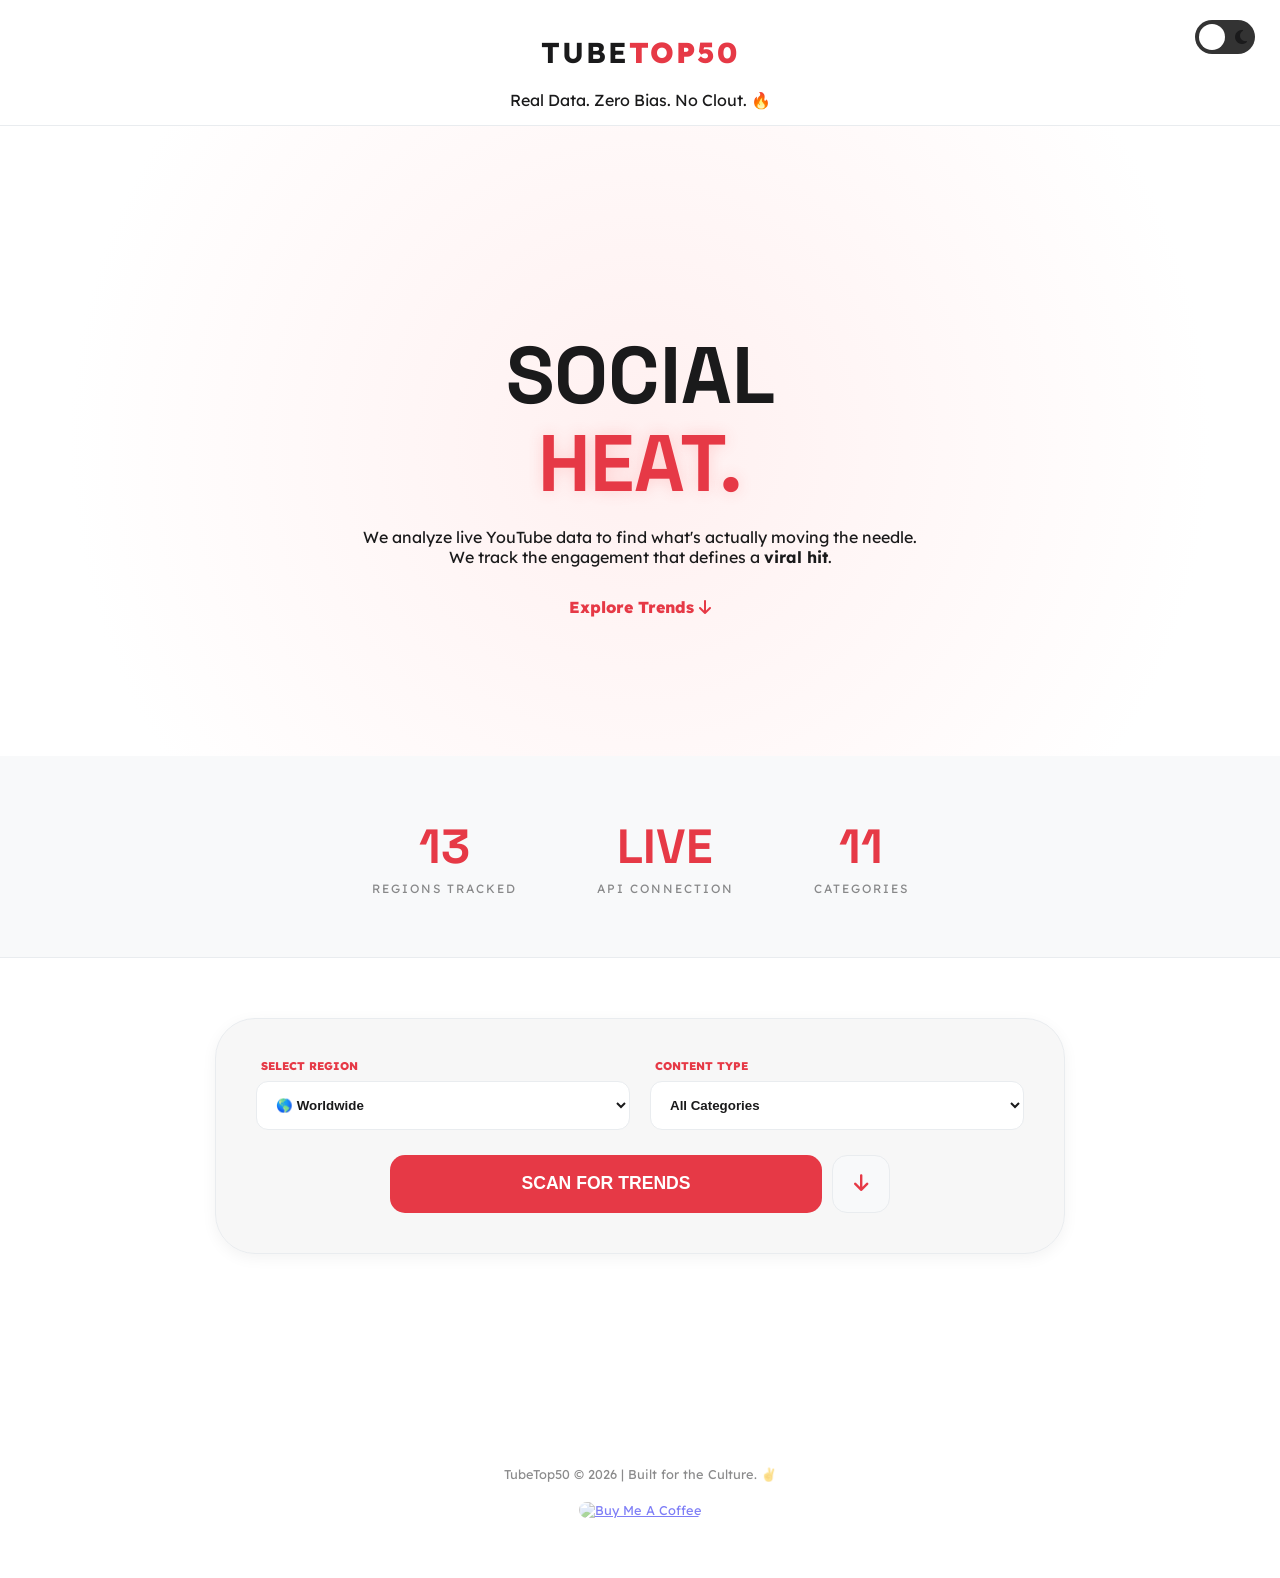
==== index.html @ e54df8fc "TubeTop50 A clean, data-driven web app to track real-time YouTube trends without algorithm noise" ====
<!DOCTYPE html>
<html lang="en">
<head>
    <meta charset="UTF-8">
    <meta name="viewport" content="width=device-width, initial-scale=1.0">
    <title>TubeTop50 | The Elite Viral Radar</title>
    
    <link href="https://fonts.googleapis.com/css2?family=Lexend:wght@400;800&family=Space+Grotesk:wght@700&display=swap" rel="stylesheet">
    
    <link rel="stylesheet" href="style.css">
    
    <link rel="stylesheet" href="https://cdnjs.cloudflare.com/ajax/libs/font-awesome/6.5.0/css/all.min.css">
</head>
<body class="light-mode">

<div class="smooth-wrapper">
    <div class="theme-switch-wrapper">
        <label class="theme-switch" for="checkbox">
            <input type="checkbox" id="checkbox" />
            <div class="slider round">
                <i class="fas fa-sun"></i>
                <i class="fas fa-moon"></i>
            </div>
        </label>
    </div>

    <header class="main-header">
        <h1 id="homeBtn" class="glitch-logo" title="Reset to Home">TUBE<span>TOP50</span></h1>
        <div class="tagline">Real Data. Zero Bias. No Clout. 🔥</div>
    </header>

    <section id="hero" class="full-page-hero">
        <div class="hero-text">
		
           <h2 class="reveal-text">SOCIAL<br><span class="red-glow">HEAT.</span></h2>
<p>We analyze live YouTube data to find what's actually moving the needle.<br>
We track the engagement that defines a <strong>viral hit</strong>.</p>


            <div class="scroll-indicator" id="scrollTrigger">Explore Trends <i class="fas fa-arrow-down"></i></div>
        </div>
    </section>

    <section class="stats-board">
        <div class="stat-item">
            <span class="stat-value">13</span>
            <span class="stat-label">Regions Tracked</span>
        </div>
        <div class="stat-item">
            <span class="stat-value">LIVE</span>
            <span class="stat-label">API Connection</span>
        </div>
        <div class="stat-item">
            <span class="stat-value">11</span>
            <span class="stat-label">Categories</span>
        </div>
    </section>

    <section id="searchZone" class="search-area">
        <div class="glass-controls">
            <div class="inputs">
                <div class="input-box">
                    <label>SELECT REGION</label>
                    <select id="country">
                        <option value="GLOBAL">🌎 Worldwide</option>
                        <option value="US">🇺🇸 USA</option>
                        <option value="GR">🇬🇷 Greece</option>
                        <option value="GB">🇬🇧 UK</option>
                        <option value="DE">🇩🇪 Germany</option>
                        <option value="FR">🇫🇷 France</option>
                        <option value="IT">🇮🇹 Italy</option>
                        <option value="JP">🇯🇵 Japan</option>
                        <option value="KR">🇰🇷 South Korea</option>
                        <option value="IN">🇮🇳 India</option>
                        <option value="BR">🇧🇷 Brazil</option>
                        <option value="CA">🇨🇦 Canada</option>
                        <option value="AU">🇦🇺 Australia</option>
                    </select>
                </div>
                <div class="input-box">
                    <label>CONTENT TYPE</label>
                    <select id="category">
                        <option value="">All Categories</option>
                        <option value="20">🎮 Gaming</option>
                        <option value="10">🎵 Music</option>
                        <option value="23">😂 Comedy</option>
                        <option value="17">⚽ Sports</option>
                        <option value="28">🔬 Tech</option>
                        <option value="1">🎬 Movies</option>
                        <option value="24">🎭 Entertainment</option>
                        <option value="22">👤 Blogs</option>
                        <option value="25">📰 News</option>
                        <option value="27">📚 Education</option>
                    </select>
                </div>
            </div>
            
            <div class="action-buttons">
                <button id="fetchBtn" class="neon-button">SCAN FOR TRENDS</button>
                <button id="jumpToElite" class="jump-btn" title="Jump to Top 10"><i class="fas fa-arrow-down"></i></button>
            </div>
        </div>
    </section>

    <main class="content-container">
        <div id="videoList" class="video-grid"></div>
        
        <section id="insightsSection" class="elite-panel" style="display: none;">
            <div class="elite-header">
                <h2>THE VIRAL TOP 10</h2>
                <p>Calculated by Viral Energy (Likes + Comments per View).</p>
            </div>
            <div id="insightsContent">
                </div>
        </section>
    </main>

    <footer class="main-footer">
        <p>TubeTop50 © 2026 | Built for the Culture. ✌️</p>
        
        <div class="bmc-container" style="margin-top: 20px;">
            <a href="https://www.buymeacoffee.com/tubetop50" target="_blank">
                <img src="https://cdn.buymeacoffee.com/buttons/v2/default-red.png" alt="Buy Me A Coffee" style="height: 50px !important; width: 180px !important; border-radius: 10px;">
            </a>
        </div>
    </footer>
</div>

<button id="scrollTop" title="Back to Filters"><i class="fas fa-chevron-up"></i></button>

<script data-name="BMC-Widget" 
        data-cfasync="false" 
        data-id="tubetop50" 
        data-description="Support me on Buy me a coffee!" 
        data-message="Loved the tool? Leave a comment with your tip!" 
        data-color="#e63946" 
        data-position="Right" 
        data-x_margin="18" 
        data-y_margin="18">
</script>

<script src="script.js"></script>

</body>
</html>
---- style.css ----
/* =========================================================
   1. THEMES & VARIABLES
   ========================================================= */
:root {
    --yt-red: #e63946;
    --bg-color: #ffffff;
    --card-bg: #f8f9fa;
    --text-color: #1a1a1b;
    --border-color: #e9ecef;
    --glass-bg: rgba(0, 0, 0, 0.03);
    --hero-grad: radial-gradient(circle at center, #fff0f0 0%, #ffffff 80%);
    --shadow: 0 4px 15px rgba(0, 0, 0, 0.05);
}

body.dark-mode {
    --yt-red: #ff4d4d;
    --bg-color: #0f0f0f;
    --card-bg: #1e1e1e;
    --text-color: #f1f1f1;
    --border-color: #2d2d2d;
    --glass-bg: rgba(255, 255, 255, 0.05);
    --hero-grad: radial-gradient(circle at center, #1a0a0b 0%, #0f0f0f 80%);
}

/* =========================================================
   2. GLOBAL RESET & ALIGNMENT
   ========================================================= */
* { box-sizing: border-box; }

body {
    font-family: 'Lexend', sans-serif;
    background-color: var(--bg-color);
    color: var(--text-color);
    margin: 0;
    transition: 0.4s ease;
    overflow-x: hidden;
    display: flex;
    flex-direction: column;
    align-items: center; /* Κεντράρει τα πάντα οριζόντια */
}

.smooth-wrapper {
    width: 100%;
    display: flex;
    flex-direction: column;
    align-items: center;
}

/* =========================================================
   3. THEME TOGGLE
   ========================================================= */
.theme-switch-wrapper {
    position: fixed;
    top: 20px;
    right: 25px;
    z-index: 10001;
}

.theme-switch {
    display: inline-block;
    height: 34px;
    position: relative;
    width: 60px;
}

.theme-switch input { display: none; }

.slider {
    background-color: #333;
    bottom: 0;
    cursor: pointer;
    left: 0;
    position: absolute;
    right: 0;
    top: 0;
    transition: .4s;
    border-radius: 34px;
    display: flex;
    align-items: center;
    justify-content: space-around;
}

.slider:before {
    background-color: white;
    bottom: 4px;
    content: "";
    height: 26px;
    left: 4px;
    position: absolute;
    transition: .4s;
    width: 26px;
    border-radius: 50%;
    z-index: 2;
}

input:checked + .slider { background-color: var(--yt-red); }
input:checked + .slider:before { transform: translateX(26px); }

/* =========================================================
   4. HEADER & HERO (Perfectly Centered)
   ========================================================= */
.main-header {
    width: 100%;
    position: sticky;
    top: 0;
    padding: 15px 0;
    text-align: center;
    background: var(--bg-color);
    backdrop-filter: blur(10px);
    z-index: 1000;
    border-bottom: 1px solid var(--border-color);
}

.glitch-logo { font-size: 1.8rem; cursor: pointer; letter-spacing: 2px; }
.glitch-logo span { color: var(--yt-red); font-weight: 800; }

.full-page-hero {
    width: 100%;
    height: 70vh;
    display: flex;
    flex-direction: column;
    justify-content: center;
    align-items: center;
    text-align: center;
    background: var(--hero-grad);
    padding: 0 20px;
}

.reveal-text {
    font-size: clamp(2.5rem, 8vw, 5rem);
    font-family: 'Space Grotesk', sans-serif;
    line-height: 1.1;
    margin-bottom: 20px;
}

.red-glow { color: var(--yt-red); text-shadow: 0 0 15px rgba(255, 77, 77, 0.2); }

.scroll-indicator { 
    margin-top: 30px; 
    color: var(--yt-red); 
    font-weight: 800; 
    cursor: pointer; 
    animation: bounce 2s infinite; 
}

@keyframes bounce {
    0%, 20%, 50%, 80%, 100% { transform: translateY(0); }
    40% { transform: translateY(-10px); }
}

/* =========================================================
   5. STATS BOARD
   ========================================================= */
.stats-board {
    width: 100%;
    display: flex;
    flex-wrap: wrap;
    justify-content: center;
    gap: clamp(30px, 10vw, 80px);
    padding: 60px 20px;
    background: var(--card-bg);
    border-bottom: 1px solid var(--border-color);
}

.stat-item { text-align: center; }
.stat-value { font-size: 3rem; color: var(--yt-red); font-weight: 800; font-family: 'Space Grotesk'; display: block; }
.stat-label { font-size: 0.75rem; text-transform: uppercase; letter-spacing: 2px; opacity: 0.5; }

/* =========================================================
   6. COMMAND CENTER (Centered Inputs)
   ========================================================= */
.search-area { width: 100%; padding: 60px 20px; display: flex; justify-content: center; }

.glass-controls {
    width: 100%;
    max-width: 850px;
    padding: 40px;
    border-radius: 40px;
    background: var(--glass-bg);
    border: 1px solid var(--border-color);
    box-shadow: var(--shadow);
    display: flex;
    flex-direction: column;
    align-items: center;
    gap: 25px;
}

.inputs { display: flex; flex-wrap: wrap; gap: 20px; justify-content: center; width: 100%; }

.input-box { flex: 1; min-width: 220px; text-align: left; display: flex; flex-direction: column; }
.input-box label { font-size: 0.7rem; font-weight: 800; color: var(--yt-red); margin-bottom: 8px; margin-left: 5px; }

select {
    background: var(--bg-color);
    color: var(--text-color);
    border: 1px solid var(--border-color);
    padding: 15px;
    border-radius: 12px;
    font-weight: 600;
    outline: none;
    cursor: pointer;
}

.action-buttons { display: flex; gap: 10px; width: 100%; max-width: 500px; justify-content: center; }

.neon-button {
    flex: 1;
    background: var(--yt-red);
    color: white;
    border: none;
    border-radius: 15px;
    font-weight: 900;
    font-size: 1.1rem;
    cursor: pointer;
    padding: 18px;
    transition: 0.3s;
}

.neon-button:hover { transform: translateY(-2px); box-shadow: 0 5px 20px rgba(230, 57, 70, 0.4); }

.jump-btn {
    background: var(--card-bg);
    color: var(--yt-red);
    border: 1px solid var(--border-color);
    width: 58px;
    height: 58px;
    border-radius: 15px;
    cursor: pointer;
    font-size: 1.2rem;
    transition: 0.3s;
}

/* =========================================================
   7. VIDEO GRID (Responsive Grid)
   ========================================================= */
.video-grid {
    display: grid;
    grid-template-columns: repeat(auto-fill, minmax(300px, 1fr));
    gap: 30px;
    padding: 40px 20px;
    width: 100%;
    max-width: 1300px;
}

.video-card {
    background: var(--card-bg);
    border-radius: 25px;
    overflow: hidden;
    border: 1px solid var(--border-color);
    position: relative;
    transition: 0.3s;
    display: flex;
    flex-direction: column;
}

.video-card:hover { transform: translateY(-10px); border-color: var(--yt-red); }

.video-card img { width: 100%; aspect-ratio: 16 / 9; object-fit: cover; }

.rank-badge {
    position: absolute;
    top: 15px; left: 15px;
    background: var(--yt-red);
    color: white;
    padding: 6px 14px;
    border-radius: 10px;
    font-weight: 900;
    font-family: 'Space Grotesk';
}

.card-body { padding: 20px; flex-grow: 1; display: flex; flex-direction: column; justify-content: space-between; }

.watch-btn {
    display: inline-block;
    padding: 10px 18px;
    border: 1px solid var(--yt-red);
    color: var(--yt-red);
    border-radius: 12px;
    text-decoration: none;
    font-weight: 800;
    font-size: 0.8rem;
    text-align: center;
    transition: 0.3s;
}

.watch-btn:hover { background: var(--yt-red); color: white; }

/* =========================================================
   8. ELITE TOP 10 (High Quality List)
   ========================================================= */
.elite-panel {
    width: 90%;
    max-width: 1100px;
    margin: 60px 0;
    padding: 50px 20px;
    background: var(--card-bg);
    border-radius: 50px;
    border: 1px solid var(--yt-red);
    text-align: center;
}

.elite-thumb {
    width: 180px;
    aspect-ratio: 16 / 9;
    object-fit: cover;
    border-radius: 15px;
    box-shadow: 0 5px 15px rgba(0,0,0,0.1);
}

.elite-row {
    display: flex;
    align-items: center;
    gap: 25px;
    padding: 25px 0;
    border-bottom: 1px solid var(--border-color);
    flex-wrap: wrap;
    justify-content: center;
}

/* =========================================================
   9. RESPONSIVE DESIGN (Media Queries)
   ========================================================= */
@media (max-width: 768px) {
    .stats-board { gap: 30px; }
    .stat-value { font-size: 2rem; }
    
    .elite-row { flex-direction: column; text-align: center; gap: 15px; }
    .elite-thumb { width: 100%; max-width: 300px; }
    
    .action-buttons { flex-direction: row; }
    .glass-controls { padding: 20px; }
}

@media (max-width: 480px) {
    .glitch-logo { font-size: 1.4rem; }
    .reveal-text { font-size: 2.2rem; }
    .neon-button { font-size: 0.9rem; }
}

/* =========================================================
   10. UTILS
   ========================================================= */
#scrollTop {
    position: fixed;
    bottom: 30px; right: 30px;
    background: var(--yt-red);
    color: white;
    border: none;
    width: 55px; height: 55px;
    border-radius: 50%;
    cursor: pointer;
    display: none;
    z-index: 2000;
    box-shadow: 0 5px 15px rgba(230, 57, 70, 0.4);
}

.main-footer { padding: 60px; opacity: 0.5; text-align: center; font-size: 0.8rem; }
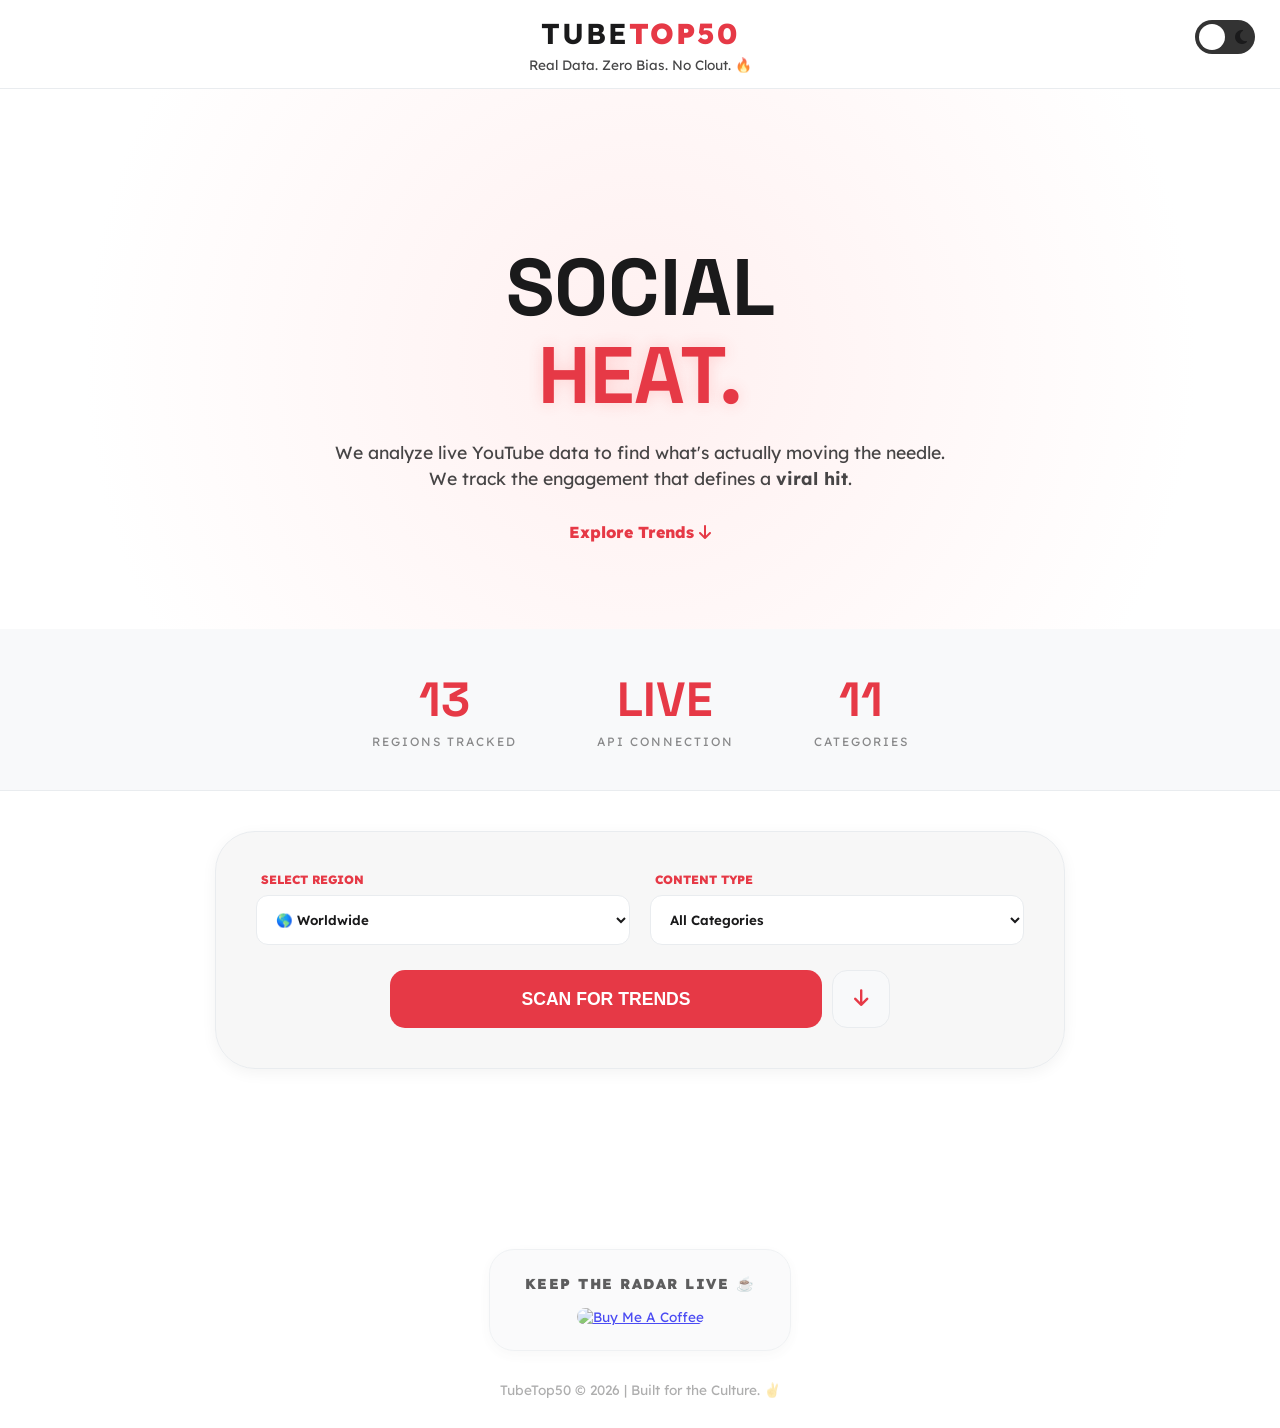
==== commit 7069daeb: "Add files via upload" ====
--- a/index.html
+++ b/index.html
@@ -116,13 +116,14 @@
     </main>
 
     <footer class="main-footer">
-        <p>TubeTop50 © 2026 | Built for the Culture. ✌️</p>
-        
-        <div class="bmc-container" style="margin-top: 20px;">
-            <a href="https://www.buymeacoffee.com/tubetop50" target="_blank">
-                <img src="https://cdn.buymeacoffee.com/buttons/v2/default-red.png" alt="Buy Me A Coffee" style="height: 50px !important; width: 180px !important; border-radius: 10px;">
+        <div class="bmc-container">
+            <p class="support-text">KEEP THE RADAR LIVE ☕</p>
+            <a href="https://www.buymeacoffee.com/tubetop50" target="_blank" class="bmc-button">
+                <img src="https://cdn.buymeacoffee.com/buttons/v2/default-red.png" alt="Buy Me A Coffee">
             </a>
         </div>
+        
+        <p class="footer-text">TubeTop50 © 2026 | Built for the Culture. ✌️</p>
     </footer>
 </div>
 
--- a/style.css
+++ b/style.css
@@ -36,7 +36,7 @@
     overflow-x: hidden;
     display: flex;
     flex-direction: column;
-    align-items: center; /* Κεντράρει τα πάντα οριζόντια */
+    align-items: center; 
 }
 
 .smooth-wrapper {
@@ -97,7 +97,7 @@
 input:checked + .slider:before { transform: translateX(26px); }
 
 /* =========================================================
-   4. HEADER & HERO (Perfectly Centered)
+   4. HEADER & HERO
    ========================================================= */
 .main-header {
     width: 100%;
@@ -111,19 +111,20 @@
     border-bottom: 1px solid var(--border-color);
 }
 
-.glitch-logo { font-size: 1.8rem; cursor: pointer; letter-spacing: 2px; }
+.glitch-logo { font-size: 1.8rem; cursor: pointer; letter-spacing: 2px; margin: 0; }
 .glitch-logo span { color: var(--yt-red); font-weight: 800; }
+.tagline { font-size: 0.85rem; margin-top: 5px; opacity: 0.8; }
 
 .full-page-hero {
     width: 100%;
-    height: 70vh;
+    min-height: 60vh;
     display: flex;
     flex-direction: column;
     justify-content: center;
     align-items: center;
     text-align: center;
     background: var(--hero-grad);
-    padding: 0 20px;
+    padding: 40px 20px;
 }
 
 .reveal-text {
@@ -134,6 +135,7 @@
 }
 
 .red-glow { color: var(--yt-red); text-shadow: 0 0 15px rgba(255, 77, 77, 0.2); }
+.hero-text p { font-size: clamp(0.9rem, 2vw, 1.1rem); line-height: 1.5; opacity: 0.8; }
 
 .scroll-indicator { 
     margin-top: 30px; 
@@ -156,20 +158,20 @@
     display: flex;
     flex-wrap: wrap;
     justify-content: center;
-    gap: clamp(30px, 10vw, 80px);
-    padding: 60px 20px;
+    gap: clamp(20px, 8vw, 80px);
+    padding: 40px 20px;
     background: var(--card-bg);
     border-bottom: 1px solid var(--border-color);
 }
 
 .stat-item { text-align: center; }
-.stat-value { font-size: 3rem; color: var(--yt-red); font-weight: 800; font-family: 'Space Grotesk'; display: block; }
+.stat-value { font-size: clamp(2rem, 5vw, 3rem); color: var(--yt-red); font-weight: 800; font-family: 'Space Grotesk'; display: block; }
 .stat-label { font-size: 0.75rem; text-transform: uppercase; letter-spacing: 2px; opacity: 0.5; }
 
 /* =========================================================
-   6. COMMAND CENTER (Centered Inputs)
-   ========================================================= */
-.search-area { width: 100%; padding: 60px 20px; display: flex; justify-content: center; }
+   6. COMMAND CENTER (Search Zone)
+   ========================================================= */
+.search-area { width: 100%; padding: 40px 20px; display: flex; justify-content: center; }
 
 .glass-controls {
     width: 100%;
@@ -188,9 +190,10 @@
 .inputs { display: flex; flex-wrap: wrap; gap: 20px; justify-content: center; width: 100%; }
 
 .input-box { flex: 1; min-width: 220px; text-align: left; display: flex; flex-direction: column; }
-.input-box label { font-size: 0.7rem; font-weight: 800; color: var(--yt-red); margin-bottom: 8px; margin-left: 5px; }
+.input-box label { font-size: 0.75rem; font-weight: 800; color: var(--yt-red); margin-bottom: 8px; margin-left: 5px; }
 
 select {
+    width: 100%;
     background: var(--bg-color);
     color: var(--text-color);
     border: 1px solid var(--border-color);
@@ -199,6 +202,7 @@
     font-weight: 600;
     outline: none;
     cursor: pointer;
+    font-family: 'Lexend', sans-serif;
 }
 
 .action-buttons { display: flex; gap: 10px; width: 100%; max-width: 500px; justify-content: center; }
@@ -214,6 +218,7 @@
     cursor: pointer;
     padding: 18px;
     transition: 0.3s;
+    text-transform: uppercase;
 }
 
 .neon-button:hover { transform: translateY(-2px); box-shadow: 0 5px 20px rgba(230, 57, 70, 0.4); }
@@ -228,14 +233,20 @@
     cursor: pointer;
     font-size: 1.2rem;
     transition: 0.3s;
-}
-
-/* =========================================================
-   7. VIDEO GRID (Responsive Grid)
-   ========================================================= */
+    display: flex;
+    align-items: center;
+    justify-content: center;
+}
+
+/* =========================================================
+   7. VIDEO GRID
+   ========================================================= */
+.content-container { width: 100%; display: flex; flex-direction: column; align-items: center; }
+
 .video-grid {
     display: grid;
-    grid-template-columns: repeat(auto-fill, minmax(300px, 1fr));
+    /* Η μαγεία του grid: Τουλάχιστον 280px το κάθε βίντεο, αλλιώς πιάνει όλο τον χώρο */
+    grid-template-columns: repeat(auto-fill, minmax(280px, 1fr));
     gap: 30px;
     padding: 40px 20px;
     width: 100%;
@@ -244,7 +255,7 @@
 
 .video-card {
     background: var(--card-bg);
-    border-radius: 25px;
+    border-radius: 20px;
     overflow: hidden;
     border: 1px solid var(--border-color);
     position: relative;
@@ -253,7 +264,7 @@
     flex-direction: column;
 }
 
-.video-card:hover { transform: translateY(-10px); border-color: var(--yt-red); }
+.video-card:hover { transform: translateY(-8px); border-color: var(--yt-red); box-shadow: 0 10px 20px rgba(0,0,0,0.1); }
 
 .video-card img { width: 100%; aspect-ratio: 16 / 9; object-fit: cover; }
 
@@ -266,92 +277,167 @@
     border-radius: 10px;
     font-weight: 900;
     font-family: 'Space Grotesk';
+    font-size: 0.9rem;
+    box-shadow: 0 4px 10px rgba(0,0,0,0.3);
 }
 
 .card-body { padding: 20px; flex-grow: 1; display: flex; flex-direction: column; justify-content: space-between; }
 
 .watch-btn {
-    display: inline-block;
-    padding: 10px 18px;
+    display: flex;
+    align-items: center;
+    justify-content: center;
+    gap: 8px;
+    padding: 10px 15px;
     border: 1px solid var(--yt-red);
     color: var(--yt-red);
     border-radius: 12px;
     text-decoration: none;
     font-weight: 800;
     font-size: 0.8rem;
-    text-align: center;
     transition: 0.3s;
+    flex: 1;
 }
 
 .watch-btn:hover { background: var(--yt-red); color: white; }
 
 /* =========================================================
-   8. ELITE TOP 10 (High Quality List)
+   8. ELITE TOP 10
    ========================================================= */
 .elite-panel {
     width: 90%;
     max-width: 1100px;
-    margin: 60px 0;
-    padding: 50px 20px;
+    margin: 40px 20px 80px 20px;
+    padding: 40px;
     background: var(--card-bg);
-    border-radius: 50px;
-    border: 1px solid var(--yt-red);
+    border-radius: 40px;
+    border: 2px solid var(--yt-red);
     text-align: center;
 }
 
-.elite-thumb {
-    width: 180px;
-    aspect-ratio: 16 / 9;
-    object-fit: cover;
-    border-radius: 15px;
-    box-shadow: 0 5px 15px rgba(0,0,0,0.1);
-}
-
-.elite-row {
-    display: flex;
-    align-items: center;
-    gap: 25px;
-    padding: 25px 0;
-    border-bottom: 1px solid var(--border-color);
-    flex-wrap: wrap;
-    justify-content: center;
-}
-
-/* =========================================================
-   9. RESPONSIVE DESIGN (Media Queries)
-   ========================================================= */
+.elite-header p { opacity: 0.7; font-size: 0.9rem; margin-bottom: 30px; }
+
+/* =========================================================
+   9. RESPONSIVE DESIGN (ΤΑ ΜΑΓΙΚΑ ΓΙΑ ΚΙΝΗΤΑ/TABLET)
+   ========================================================= */
+
+/* Laptops & Tablets (1024px & κάτω) */
+@media (max-width: 1024px) {
+    .glass-controls { max-width: 90%; padding: 30px; }
+    .elite-panel { padding: 30px 20px; border-radius: 30px; }
+}
+
+/* Tablets Portrait & Μεγάλα Κινητά (768px & κάτω) */
 @media (max-width: 768px) {
-    .stats-board { gap: 30px; }
-    .stat-value { font-size: 2rem; }
-    
-    .elite-row { flex-direction: column; text-align: center; gap: 15px; }
-    .elite-thumb { width: 100%; max-width: 300px; }
-    
-    .action-buttons { flex-direction: row; }
-    .glass-controls { padding: 20px; }
-}
-
+    .stats-board { flex-direction: column; gap: 30px; padding: 40px 20px; }
+    
+    .inputs { flex-direction: column; gap: 15px; }
+    .input-box { width: 100%; min-width: 100%; }
+    
+    .action-buttons { flex-direction: column; width: 100%; }
+    .jump-btn { width: 100%; height: 50px; font-size: 1.5rem; }
+    
+    .video-grid { gap: 20px; padding: 20px 15px; }
+}
+
+/* Μικρά Κινητά (480px & κάτω - π.χ. iPhone, Android) */
 @media (max-width: 480px) {
-    .glitch-logo { font-size: 1.4rem; }
+    .theme-switch-wrapper { top: 12px; right: 15px; transform: scale(0.85); /* Μικραίνει λίγο το κουμπί του theme */ }
+    
+    .main-header { padding: 12px 0; }
+    .glitch-logo { font-size: 1.5rem; }
+    
+    .full-page-hero { min-height: 50vh; padding: 30px 15px; }
     .reveal-text { font-size: 2.2rem; }
-    .neon-button { font-size: 0.9rem; }
-}
-
-/* =========================================================
-   10. UTILS
+    
+    .glass-controls { padding: 20px 15px; border-radius: 25px; }
+    .neon-button { padding: 15px; font-size: 1rem; }
+    
+    /* Αναγκάζει τα βίντεο να πιάνουν όλη την οθόνη ένα-ένα, χωρίς να κόβονται στα πλάγια */
+    .video-grid { grid-template-columns: 1fr; gap: 20px; padding: 20px 15px; }
+    
+    .card-body h4 { height: auto; margin-bottom: 10px; }
+    .watch-btn { font-size: 0.75rem; padding: 10px; }
+    
+    .elite-panel { width: 95%; padding: 20px 15px; border-radius: 20px; margin: 20px 0 60px 0;}
+    .elite-header h2 { font-size: 1.5rem; }
+}
+
+/* =========================================================
+   10. UTILS (Scroll Top & Footer)
    ========================================================= */
 #scrollTop {
     position: fixed;
-    bottom: 30px; right: 30px;
+    bottom: 20px; right: 20px;
     background: var(--yt-red);
     color: white;
     border: none;
-    width: 55px; height: 55px;
+    width: 50px; height: 50px;
     border-radius: 50%;
     cursor: pointer;
     display: none;
     z-index: 2000;
     box-shadow: 0 5px 15px rgba(230, 57, 70, 0.4);
-}
-
-.main-footer { padding: 60px; opacity: 0.5; text-align: center; font-size: 0.8rem; }+    font-size: 1.2rem;
+}
+
+.main-footer { padding: 40px 20px; opacity: 0.7; text-align: center; font-size: 0.85rem; width: 100%; }
+
+/* =========================================================
+   11. FOOTER & DONATE BUTTON
+   ========================================================= */
+.main-footer { 
+    padding: 60px 20px 30px; 
+    text-align: center; 
+    width: 100%; 
+    display: flex;
+    flex-direction: column;
+    align-items: center;
+    gap: 30px;
+}
+
+.footer-text { 
+    opacity: 0.5; 
+    font-size: 0.85rem; 
+    margin: 0; 
+}
+
+/* Το νέο κουτί του Donate */
+.bmc-container {
+    display: flex;
+    flex-direction: column;
+    align-items: center;
+    gap: 15px;
+    padding: 25px 35px;
+    background: var(--card-bg);
+    border: 1px solid var(--border-color);
+    border-radius: 25px;
+    box-shadow: var(--shadow);
+    transition: 0.4s ease;
+}
+
+.bmc-container:hover {
+    border-color: var(--yt-red);
+    box-shadow: 0 10px 30px rgba(230, 57, 70, 0.15);
+    transform: translateY(-5px);
+}
+
+.support-text {
+    font-size: 0.9rem;
+    font-weight: 900;
+    color: var(--text-color);
+    margin: 0;
+    text-transform: uppercase;
+    letter-spacing: 1.5px;
+}
+
+.bmc-button img {
+    height: 45px;
+    width: auto;
+    border-radius: 10px;
+    transition: 0.3s ease;
+}
+
+.bmc-button:hover img {
+    transform: scale(1.08);
+}
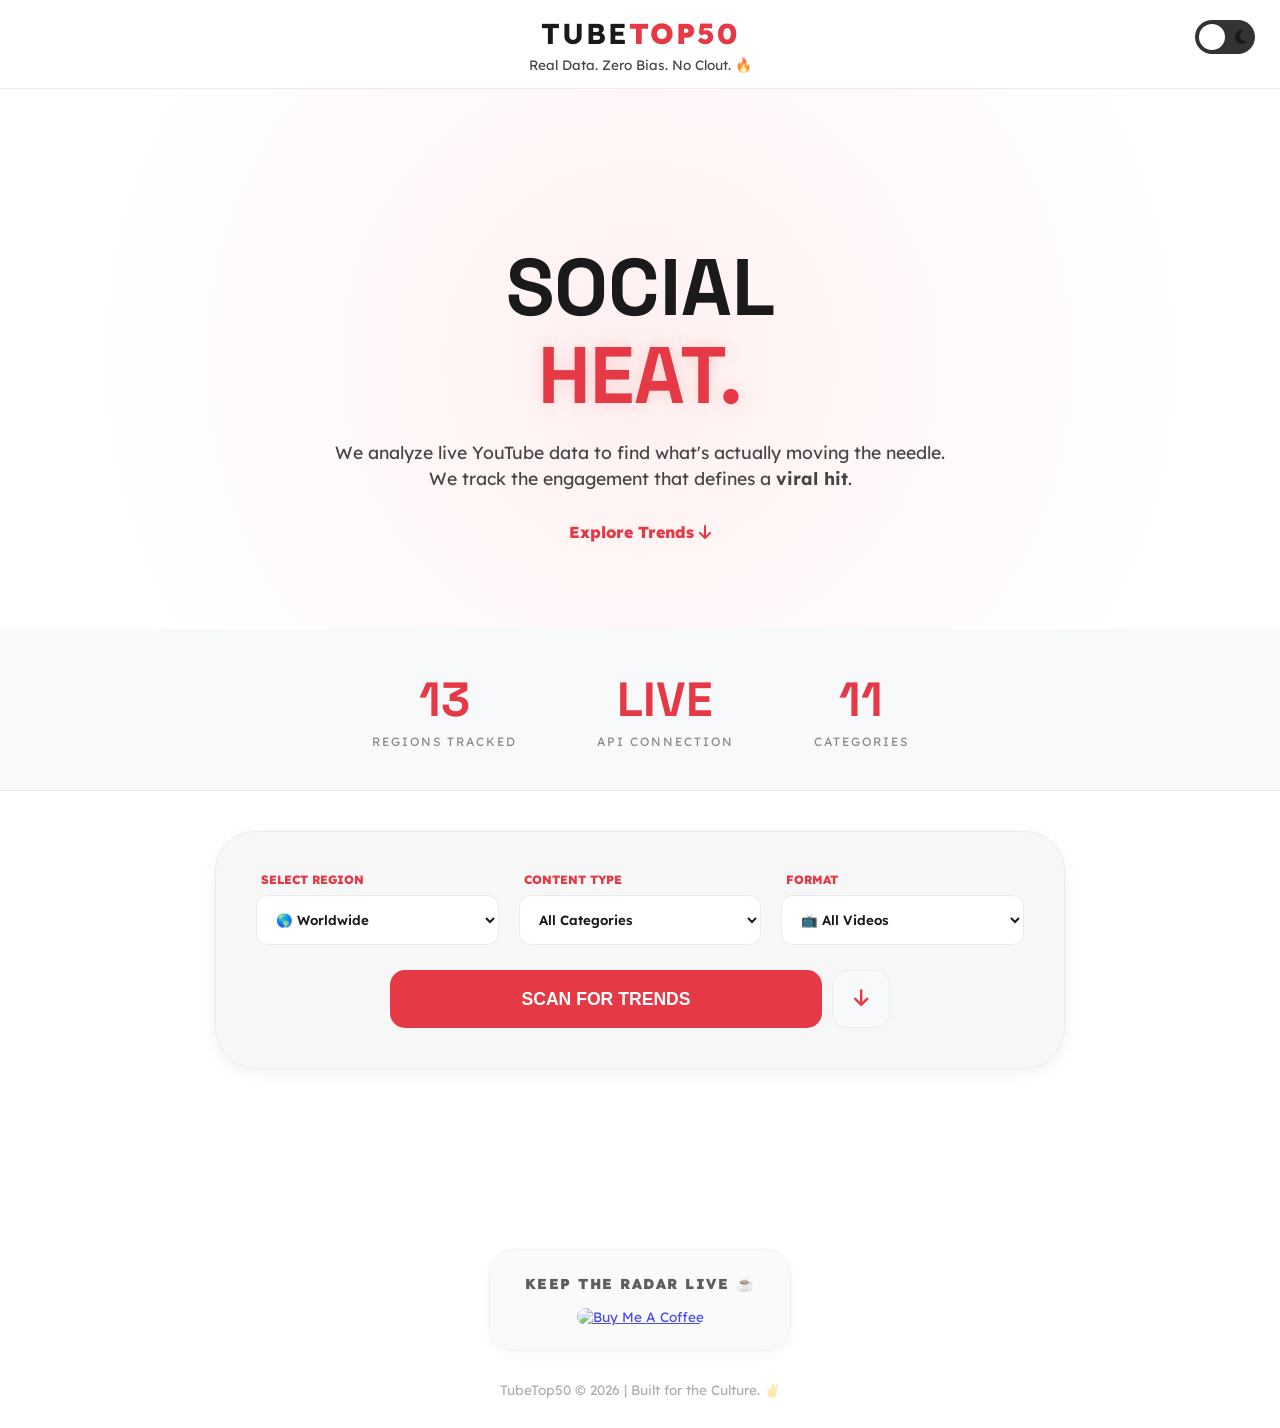
==== commit d9d40b30: "Add files via upload" ====
--- a/index.html
+++ b/index.html
@@ -66,15 +66,6 @@
                         <option value="US">🇺🇸 USA</option>
                         <option value="GR">🇬🇷 Greece</option>
                         <option value="GB">🇬🇧 UK</option>
-                        <option value="DE">🇩🇪 Germany</option>
-                        <option value="FR">🇫🇷 France</option>
-                        <option value="IT">🇮🇹 Italy</option>
-                        <option value="JP">🇯🇵 Japan</option>
-                        <option value="KR">🇰🇷 South Korea</option>
-                        <option value="IN">🇮🇳 India</option>
-                        <option value="BR">🇧🇷 Brazil</option>
-                        <option value="CA">🇨🇦 Canada</option>
-                        <option value="AU">🇦🇺 Australia</option>
                     </select>
                 </div>
                 <div class="input-box">
@@ -84,13 +75,15 @@
                         <option value="20">🎮 Gaming</option>
                         <option value="10">🎵 Music</option>
                         <option value="23">😂 Comedy</option>
-                        <option value="17">⚽ Sports</option>
-                        <option value="28">🔬 Tech</option>
-                        <option value="1">🎬 Movies</option>
-                        <option value="24">🎭 Entertainment</option>
-                        <option value="22">👤 Blogs</option>
-                        <option value="25">📰 News</option>
-                        <option value="27">📚 Education</option>
+                    </select>
+                </div>
+                <!-- ΝΕΟ ΦΙΛΤΡΟ ΓΙΑ SHORTS VS REGULAR -->
+                <div class="input-box">
+                    <label>FORMAT</label>
+                    <select id="videoFormat">
+                        <option value="all">📺 All Videos</option>
+                        <option value="regular">🎞️ Regular (Long)</option>
+                        <option value="shorts">📱 Shorts (≤60s)</option>
                     </select>
                 </div>
             </div>
--- a/style.css
+++ b/style.css
@@ -440,4 +440,41 @@
 
 .bmc-button:hover img {
     transform: scale(1.08);
+}
+
+/* =========================================================
+   12. SOCIAL SHARE BUTTONS
+   ========================================================= */
+.share-area {
+    margin-top: 15px;
+    display: flex;
+    align-items: center;
+    gap: 8px;
+}
+
+.social-share-btn {
+    width: 32px;
+    height: 32px;
+    border-radius: 50%;
+    display: flex;
+    align-items: center;
+    justify-content: center;
+    color: white;
+    text-decoration: none;
+    transition: 0.3s;
+    font-size: 0.9rem;
+}
+
+.social-share-btn.x-tw { background: #000000; }
+.social-share-btn.fb { background: #1877F2; }
+.social-share-btn.wa { background: #25D366; }
+
+.social-share-btn:hover {
+    transform: translateY(-3px);
+    box-shadow: 0 5px 10px rgba(0,0,0,0.2);
+}
+
+body.dark-mode .social-share-btn.x-tw {
+    background: #ffffff;
+    color: #000000;
 }
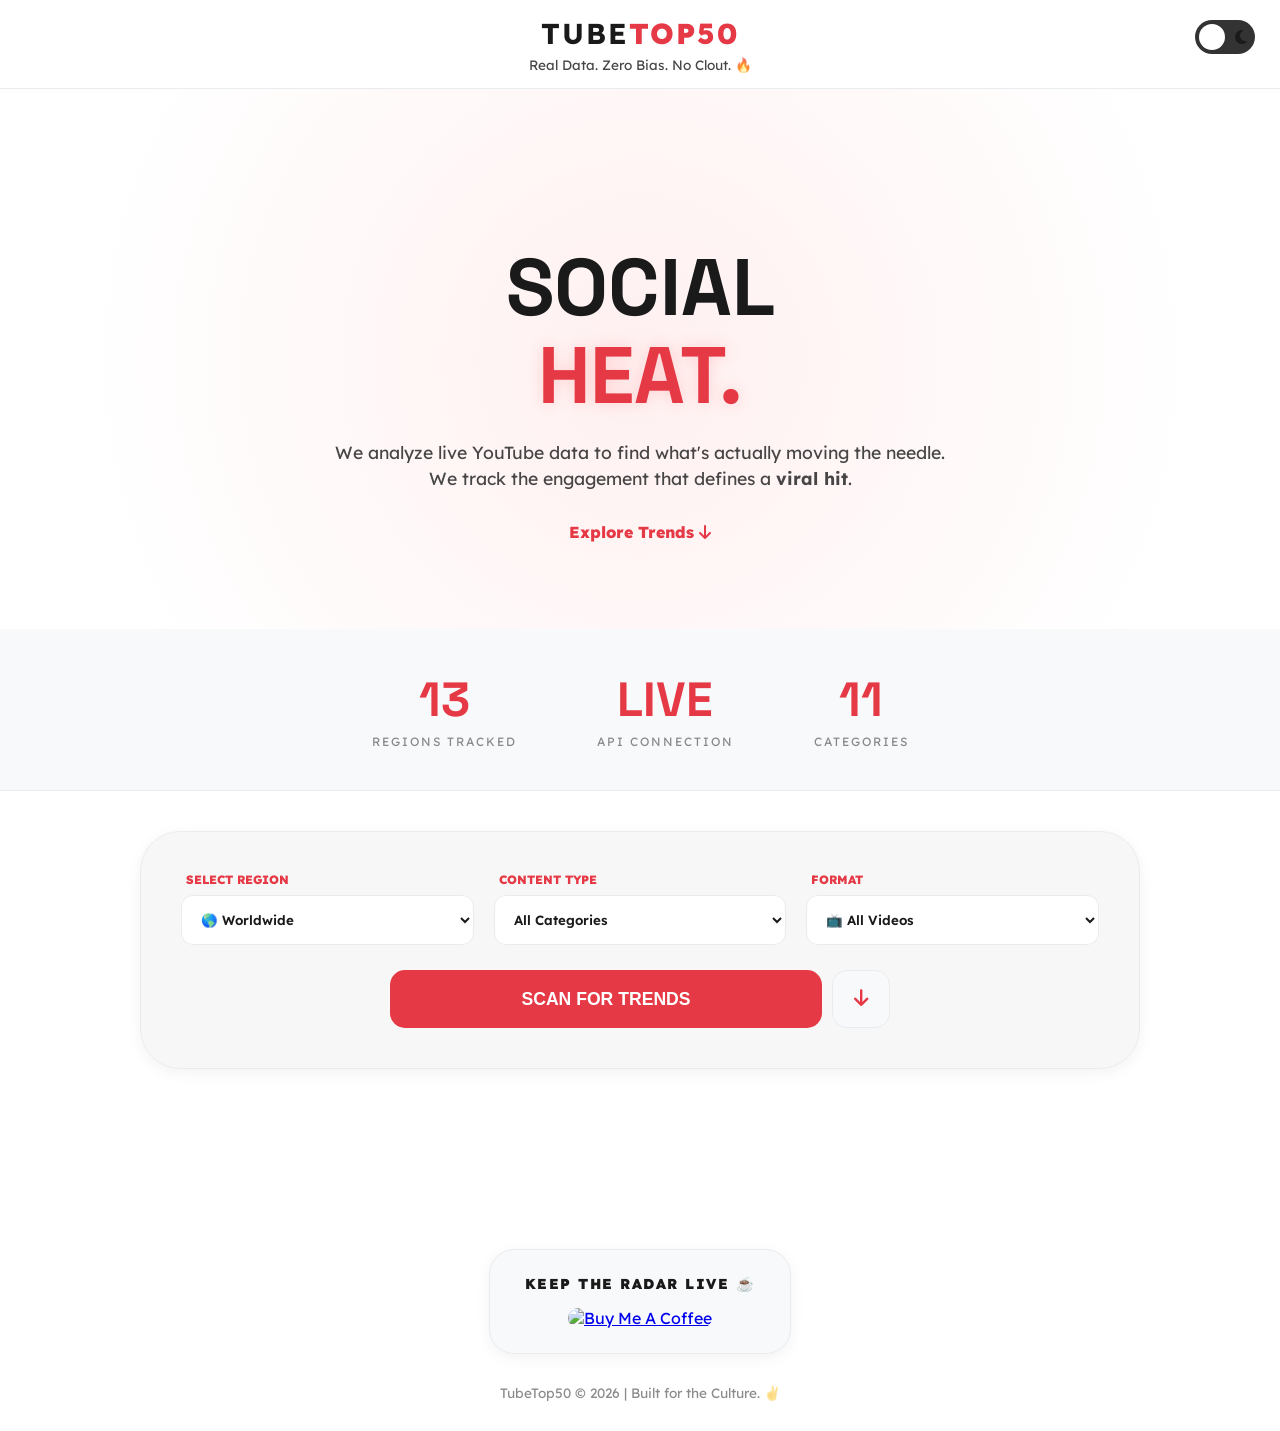
==== commit 6f347239: "Add files via upload" ====
--- a/index.html
+++ b/index.html
@@ -2,6 +2,18 @@
 <html lang="en">
 <head>
     <meta charset="UTF-8">
+	<!-- Social Media Meta Tags -->
+    <meta property="og:title" content="TubeTop50 | The Elite Viral Radar">
+    <meta property="og:description" content="Real Data. Zero Bias. No Clout. Tracking live viral trends globally.">
+    <meta property="og:image" content="https://tubetop50.netlify.app/og-image.png">
+    <meta property="og:url" content="https://tubetop50.netlify.app/">
+    <meta property="og:type" content="website">
+    
+    <!-- Twitter/X Card -->
+    <meta name="twitter:card" content="summary_large_image">
+    <meta name="twitter:title" content="TubeTop50 | The Elite Viral Radar">
+    <meta name="twitter:description" content="Real Data. Zero Bias. No Clout.">
+    <meta name="twitter:image" content="https://tubetop50.netlify.app/og-image.png">
     <meta name="viewport" content="width=device-width, initial-scale=1.0">
     <title>TubeTop50 | The Elite Viral Radar</title>
     
@@ -66,8 +78,18 @@
                         <option value="US">🇺🇸 USA</option>
                         <option value="GR">🇬🇷 Greece</option>
                         <option value="GB">🇬🇧 UK</option>
+                        <option value="DE">🇩🇪 Germany</option>
+                        <option value="FR">🇫🇷 France</option>
+                        <option value="IT">🇮🇹 Italy</option>
+                        <option value="JP">🇯🇵 Japan</option>
+                        <option value="KR">🇰🇷 South Korea</option>
+                        <option value="IN">🇮🇳 India</option>
+                        <option value="BR">🇧🇷 Brazil</option>
+                        <option value="CA">🇨🇦 Canada</option>
+                        <option value="AU">🇦🇺 Australia</option>
                     </select>
                 </div>
+                
                 <div class="input-box">
                     <label>CONTENT TYPE</label>
                     <select id="category">
@@ -75,9 +97,17 @@
                         <option value="20">🎮 Gaming</option>
                         <option value="10">🎵 Music</option>
                         <option value="23">😂 Comedy</option>
+                        <option value="17">⚽ Sports</option>
+                        <option value="28">🔬 Tech</option>
+                        <option value="1">🎬 Movies</option>
+                        <option value="24">🎭 Entertainment</option>
+                        <option value="22">👤 Blogs</option>
+                        <option value="25">📰 News</option>
+                        <option value="27">📚 Education</option>
                     </select>
                 </div>
-                <!-- ΝΕΟ ΦΙΛΤΡΟ ΓΙΑ SHORTS VS REGULAR -->
+
+                <!-- ΤΟ ΝΕΟ ΤΡΙΤΟ ΚΟΥΤΙ -->
                 <div class="input-box">
                     <label>FORMAT</label>
                     <select id="videoFormat">
--- a/style.css
+++ b/style.css
@@ -175,7 +175,7 @@
 
 .glass-controls {
     width: 100%;
-    max-width: 850px;
+    max-width: 1000px;
     padding: 40px;
     border-radius: 40px;
     background: var(--glass-bg);
@@ -189,7 +189,7 @@
 
 .inputs { display: flex; flex-wrap: wrap; gap: 20px; justify-content: center; width: 100%; }
 
-.input-box { flex: 1; min-width: 220px; text-align: left; display: flex; flex-direction: column; }
+.input-box { flex: 1; min-width: 180px; text-align: left; display: flex; flex-direction: column; }
 .input-box label { font-size: 0.75rem; font-weight: 800; color: var(--yt-red); margin-bottom: 8px; margin-left: 5px; }
 
 select {
@@ -245,7 +245,6 @@
 
 .video-grid {
     display: grid;
-    /* Η μαγεία του grid: Τουλάχιστον 280px το κάθε βίντεο, αλλιώς πιάνει όλο τον χώρο */
     grid-template-columns: repeat(auto-fill, minmax(280px, 1fr));
     gap: 30px;
     padding: 40px 20px;
@@ -288,7 +287,6 @@
     align-items: center;
     justify-content: center;
     gap: 8px;
-    padding: 10px 15px;
     border: 1px solid var(--yt-red);
     color: var(--yt-red);
     border-radius: 12px;
@@ -296,10 +294,9 @@
     font-weight: 800;
     font-size: 0.8rem;
     transition: 0.3s;
-    flex: 1;
-}
-
-.watch-btn:hover { background: var(--yt-red); color: white; }
+}
+
+.watch-btn:hover { background: var(--yt-red); color: white !important; }
 
 /* =========================================================
    8. ELITE TOP 10
@@ -318,53 +315,119 @@
 .elite-header p { opacity: 0.7; font-size: 0.9rem; margin-bottom: 30px; }
 
 /* =========================================================
-   9. RESPONSIVE DESIGN (ΤΑ ΜΑΓΙΚΑ ΓΙΑ ΚΙΝΗΤΑ/TABLET)
-   ========================================================= */
-
-/* Laptops & Tablets (1024px & κάτω) */
-@media (max-width: 1024px) {
-    .glass-controls { max-width: 90%; padding: 30px; }
-    .elite-panel { padding: 30px 20px; border-radius: 30px; }
-}
-
-/* Tablets Portrait & Μεγάλα Κινητά (768px & κάτω) */
-@media (max-width: 768px) {
-    .stats-board { flex-direction: column; gap: 30px; padding: 40px 20px; }
-    
-    .inputs { flex-direction: column; gap: 15px; }
-    .input-box { width: 100%; min-width: 100%; }
-    
-    .action-buttons { flex-direction: column; width: 100%; }
-    .jump-btn { width: 100%; height: 50px; font-size: 1.5rem; }
-    
-    .video-grid { gap: 20px; padding: 20px 15px; }
-}
-
-/* Μικρά Κινητά (480px & κάτω - π.χ. iPhone, Android) */
-@media (max-width: 480px) {
-    .theme-switch-wrapper { top: 12px; right: 15px; transform: scale(0.85); /* Μικραίνει λίγο το κουμπί του theme */ }
-    
-    .main-header { padding: 12px 0; }
-    .glitch-logo { font-size: 1.5rem; }
-    
-    .full-page-hero { min-height: 50vh; padding: 30px 15px; }
-    .reveal-text { font-size: 2.2rem; }
-    
-    .glass-controls { padding: 20px 15px; border-radius: 25px; }
-    .neon-button { padding: 15px; font-size: 1rem; }
-    
-    /* Αναγκάζει τα βίντεο να πιάνουν όλη την οθόνη ένα-ένα, χωρίς να κόβονται στα πλάγια */
-    .video-grid { grid-template-columns: 1fr; gap: 20px; padding: 20px 15px; }
-    
-    .card-body h4 { height: auto; margin-bottom: 10px; }
-    .watch-btn { font-size: 0.75rem; padding: 10px; }
-    
-    .elite-panel { width: 95%; padding: 20px 15px; border-radius: 20px; margin: 20px 0 60px 0;}
-    .elite-header h2 { font-size: 1.5rem; }
-}
-
-/* =========================================================
-   10. UTILS (Scroll Top & Footer)
+   9. SOCIAL SHARE ICONS & MENU
+   ========================================================= */
+.social-icon {
+    width: 32px;
+    height: 32px;
+    border-radius: 50%;
+    display: flex;
+    align-items: center;
+    justify-content: center;
+    color: white !important;
+    text-decoration: none;
+    transition: 0.3s;
+    font-size: 0.9rem;
+}
+
+.social-icon.x-tw { background: #000000; }
+.social-icon.fb { background: #1877F2; }
+.social-icon.wa { background: #25D366; }
+
+.social-icon:hover { transform: translateY(-3px); box-shadow: 0 4px 8px rgba(0,0,0,0.2); }
+
+body.dark-mode .social-icon.x-tw { background: #ffffff; color: #000000 !important; }
+
+.share-container {
+    position: relative;
+    display: inline-block;
+}
+
+.share-menu {
+    display: none;
+    position: absolute;
+    bottom: 120%;
+    left: 50%;
+    transform: translateX(-50%);
+    background: var(--card-bg);
+    border: 1px solid var(--border-color);
+    padding: 10px;
+    border-radius: 15px;
+    box-shadow: 0 10px 25px rgba(0,0,0,0.15);
+    z-index: 100;
+    gap: 10px;
+    flex-direction: row;
+}
+
+.share-menu::after {
+    content: '';
+    position: absolute;
+    top: 100%;
+    left: 50%;
+    margin-left: -8px;
+    border-width: 8px;
+    border-style: solid;
+    border-color: var(--card-bg) transparent transparent transparent;
+}
+
+.share-menu.show {
+    display: flex;
+    animation: popUp 0.3s ease forwards;
+}
+
+@keyframes popUp {
+    from { opacity: 0; transform: translate(-50%, 15px); }
+    to { opacity: 1; transform: translate(-50%, 0); }
+}
+
+/* =========================================================
+   10. FOOTER & DONATE BUTTON
+   ========================================================= */
+.main-footer { 
+    padding: 60px 20px 30px; 
+    text-align: center; 
+    width: 100%; 
+    display: flex;
+    flex-direction: column;
+    align-items: center;
+    gap: 30px;
+}
+
+.footer-text { opacity: 0.5; font-size: 0.85rem; margin: 0; }
+
+.bmc-container {
+    display: flex;
+    flex-direction: column;
+    align-items: center;
+    gap: 15px;
+    padding: 25px 35px;
+    background: var(--card-bg);
+    border: 1px solid var(--border-color);
+    border-radius: 25px;
+    box-shadow: var(--shadow);
+    transition: 0.4s ease;
+}
+
+.bmc-container:hover {
+    border-color: var(--yt-red);
+    box-shadow: 0 10px 30px rgba(230, 57, 70, 0.15);
+    transform: translateY(-5px);
+}
+
+.support-text {
+    font-size: 0.9rem;
+    font-weight: 900;
+    color: var(--text-color);
+    margin: 0;
+    text-transform: uppercase;
+    letter-spacing: 1.5px;
+}
+
+.bmc-button img { height: 45px; width: auto; border-radius: 10px; transition: 0.3s ease; }
+.bmc-button:hover img { transform: scale(1.08); }
+
+/* =========================================================
+   11. UTILS (Scroll Top)
    ========================================================= */
 #scrollTop {
     position: fixed;
@@ -381,100 +444,57 @@
     font-size: 1.2rem;
 }
 
-.main-footer { padding: 40px 20px; opacity: 0.7; text-align: center; font-size: 0.85rem; width: 100%; }
-
-/* =========================================================
-   11. FOOTER & DONATE BUTTON
-   ========================================================= */
-.main-footer { 
-    padding: 60px 20px 30px; 
-    text-align: center; 
-    width: 100%; 
-    display: flex;
-    flex-direction: column;
-    align-items: center;
-    gap: 30px;
-}
-
-.footer-text { 
-    opacity: 0.5; 
-    font-size: 0.85rem; 
-    margin: 0; 
-}
-
-/* Το νέο κουτί του Donate */
-.bmc-container {
-    display: flex;
-    flex-direction: column;
-    align-items: center;
-    gap: 15px;
-    padding: 25px 35px;
-    background: var(--card-bg);
-    border: 1px solid var(--border-color);
-    border-radius: 25px;
-    box-shadow: var(--shadow);
-    transition: 0.4s ease;
-}
-
-.bmc-container:hover {
-    border-color: var(--yt-red);
-    box-shadow: 0 10px 30px rgba(230, 57, 70, 0.15);
-    transform: translateY(-5px);
-}
-
-.support-text {
-    font-size: 0.9rem;
-    font-weight: 900;
-    color: var(--text-color);
-    margin: 0;
-    text-transform: uppercase;
-    letter-spacing: 1.5px;
-}
-
-.bmc-button img {
-    height: 45px;
-    width: auto;
-    border-radius: 10px;
-    transition: 0.3s ease;
-}
-
-.bmc-button:hover img {
-    transform: scale(1.08);
-}
-
-/* =========================================================
-   12. SOCIAL SHARE BUTTONS
-   ========================================================= */
-.share-area {
-    margin-top: 15px;
-    display: flex;
-    align-items: center;
-    gap: 8px;
-}
-
-.social-share-btn {
-    width: 32px;
-    height: 32px;
-    border-radius: 50%;
-    display: flex;
-    align-items: center;
-    justify-content: center;
-    color: white;
-    text-decoration: none;
-    transition: 0.3s;
-    font-size: 0.9rem;
-}
-
-.social-share-btn.x-tw { background: #000000; }
-.social-share-btn.fb { background: #1877F2; }
-.social-share-btn.wa { background: #25D366; }
-
-.social-share-btn:hover {
-    transform: translateY(-3px);
-    box-shadow: 0 5px 10px rgba(0,0,0,0.2);
-}
-
-body.dark-mode .social-share-btn.x-tw {
-    background: #ffffff;
-    color: #000000;
+/* =========================================================
+   12. RESPONSIVE DESIGN (ΤΑ ΜΑΓΙΚΑ ΓΙΑ ΚΙΝΗΤΑ/TABLET)
+   ========================================================= */
+
+/* Laptops & Tablets (1024px & κάτω) */
+@media (max-width: 1024px) {
+    .glass-controls { max-width: 90%; padding: 30px; }
+    .elite-panel { padding: 30px 20px; border-radius: 30px; }
+}
+
+/* Tablets Portrait & Μεγάλα Κινητά (768px & κάτω) */
+@media (max-width: 768px) {
+    .stats-board { flex-direction: column; gap: 30px; padding: 40px 20px; }
+    .inputs { flex-direction: column; gap: 15px; }
+    .input-box { width: 100%; min-width: 100%; }
+    .action-buttons { flex-direction: column; width: 100%; }
+    .jump-btn { width: 100%; height: 50px; font-size: 1.5rem; }
+    .video-grid { gap: 20px; padding: 20px 15px; }
+}
+
+/* Μικρά Κινητά (480px & κάτω - π.χ. iPhone, Android) */
+@media (max-width: 480px) {
+    .theme-switch-wrapper { top: 12px; right: 15px; transform: scale(0.85); }
+    .main-header { padding: 12px 0; }
+    .glitch-logo { font-size: 1.5rem; }
+    .full-page-hero { min-height: 50vh; padding: 30px 15px; }
+    .reveal-text { font-size: 2.2rem; }
+    .glass-controls { padding: 20px 15px; border-radius: 25px; }
+    .neon-button { padding: 15px; font-size: 1rem; }
+    .video-grid { grid-template-columns: 1fr; gap: 20px; padding: 20px 15px; }
+    
+    .elite-panel { width: 95%; padding: 20px 15px; border-radius: 20px; margin: 20px 0 60px 0;}
+    .elite-header h2 { font-size: 1.5rem; }
+
+    /* ΕΙΔΙΚΕΣ ΡΥΘΜΙΣΕΙΣ ΓΙΑ ΤΑ ΚΟΥΜΠΙΑ ΣΤΟ ΚΙΝΗΤΟ */
+    .watch-btn, .share-container, .share-container button {
+        flex: 1 1 100% !important; /* Τα αναγκάζει να πιάνουν όλη τη γραμμή το καθένα */
+        width: 100% !important;
+        margin-bottom: 5px;
+    }
+    
+    /* Μεγαλώνουμε λίγο τα εικονίδια του Share για να πατιούνται εύκολα με το δάχτυλο */
+    .share-menu {
+        padding: 15px;
+        gap: 15px;
+        width: max-content; /* Το αποτρέπει από το να κόβεται */
+    }
+    
+    .social-icon {
+        width: 42px;
+        height: 42px;
+        font-size: 1.2rem;
+    }
 }
